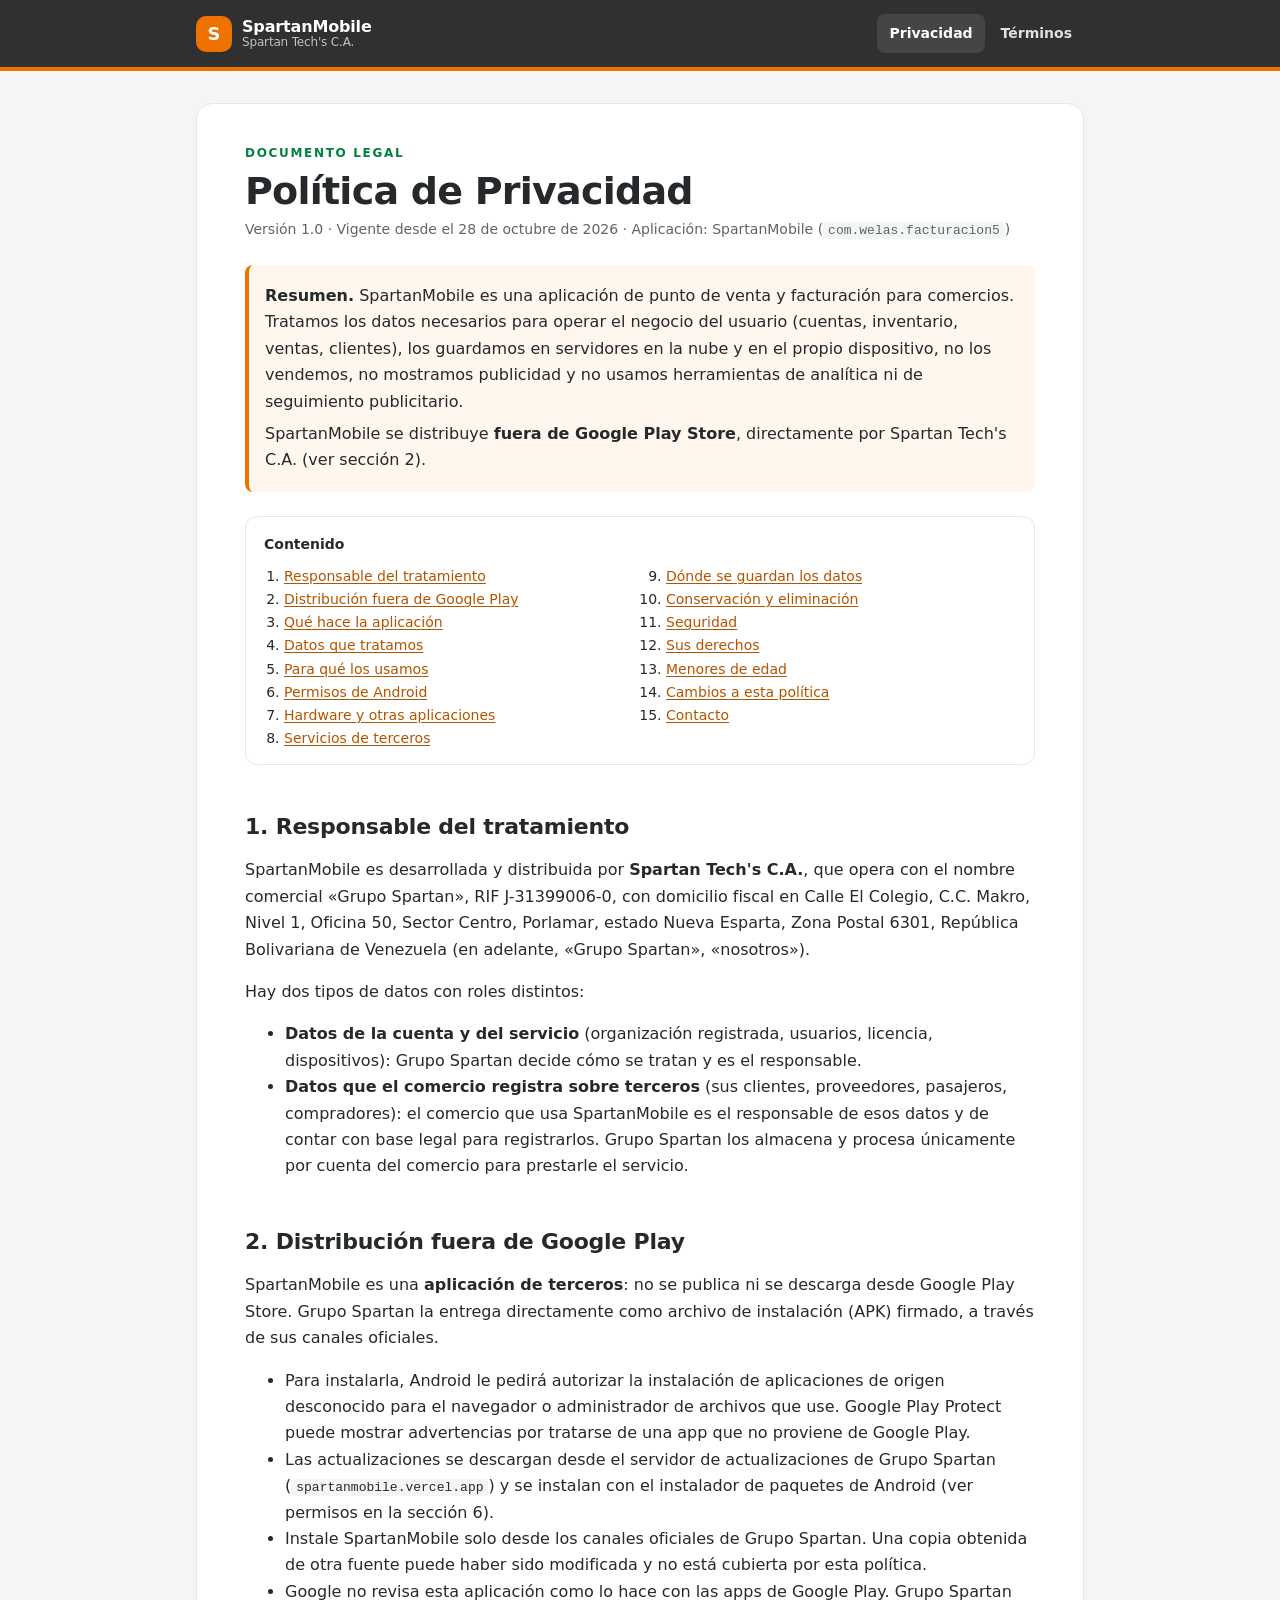
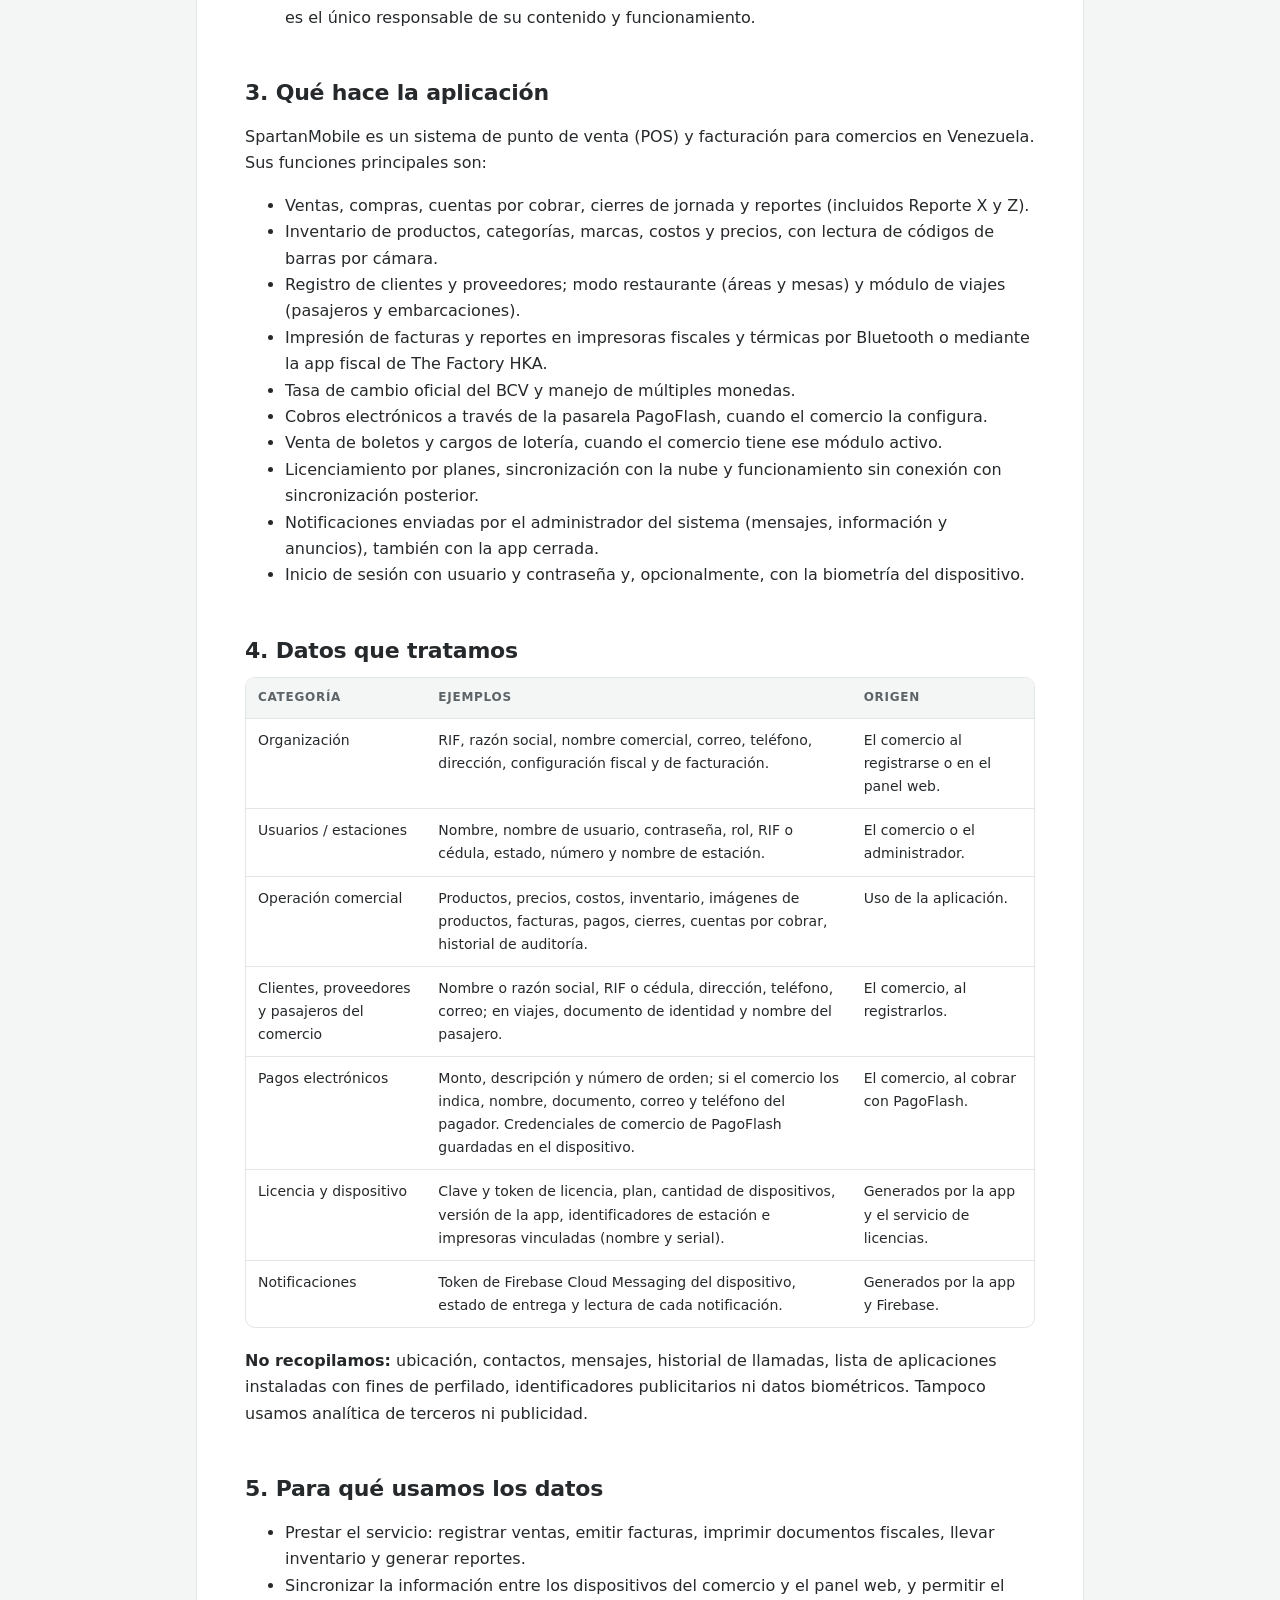
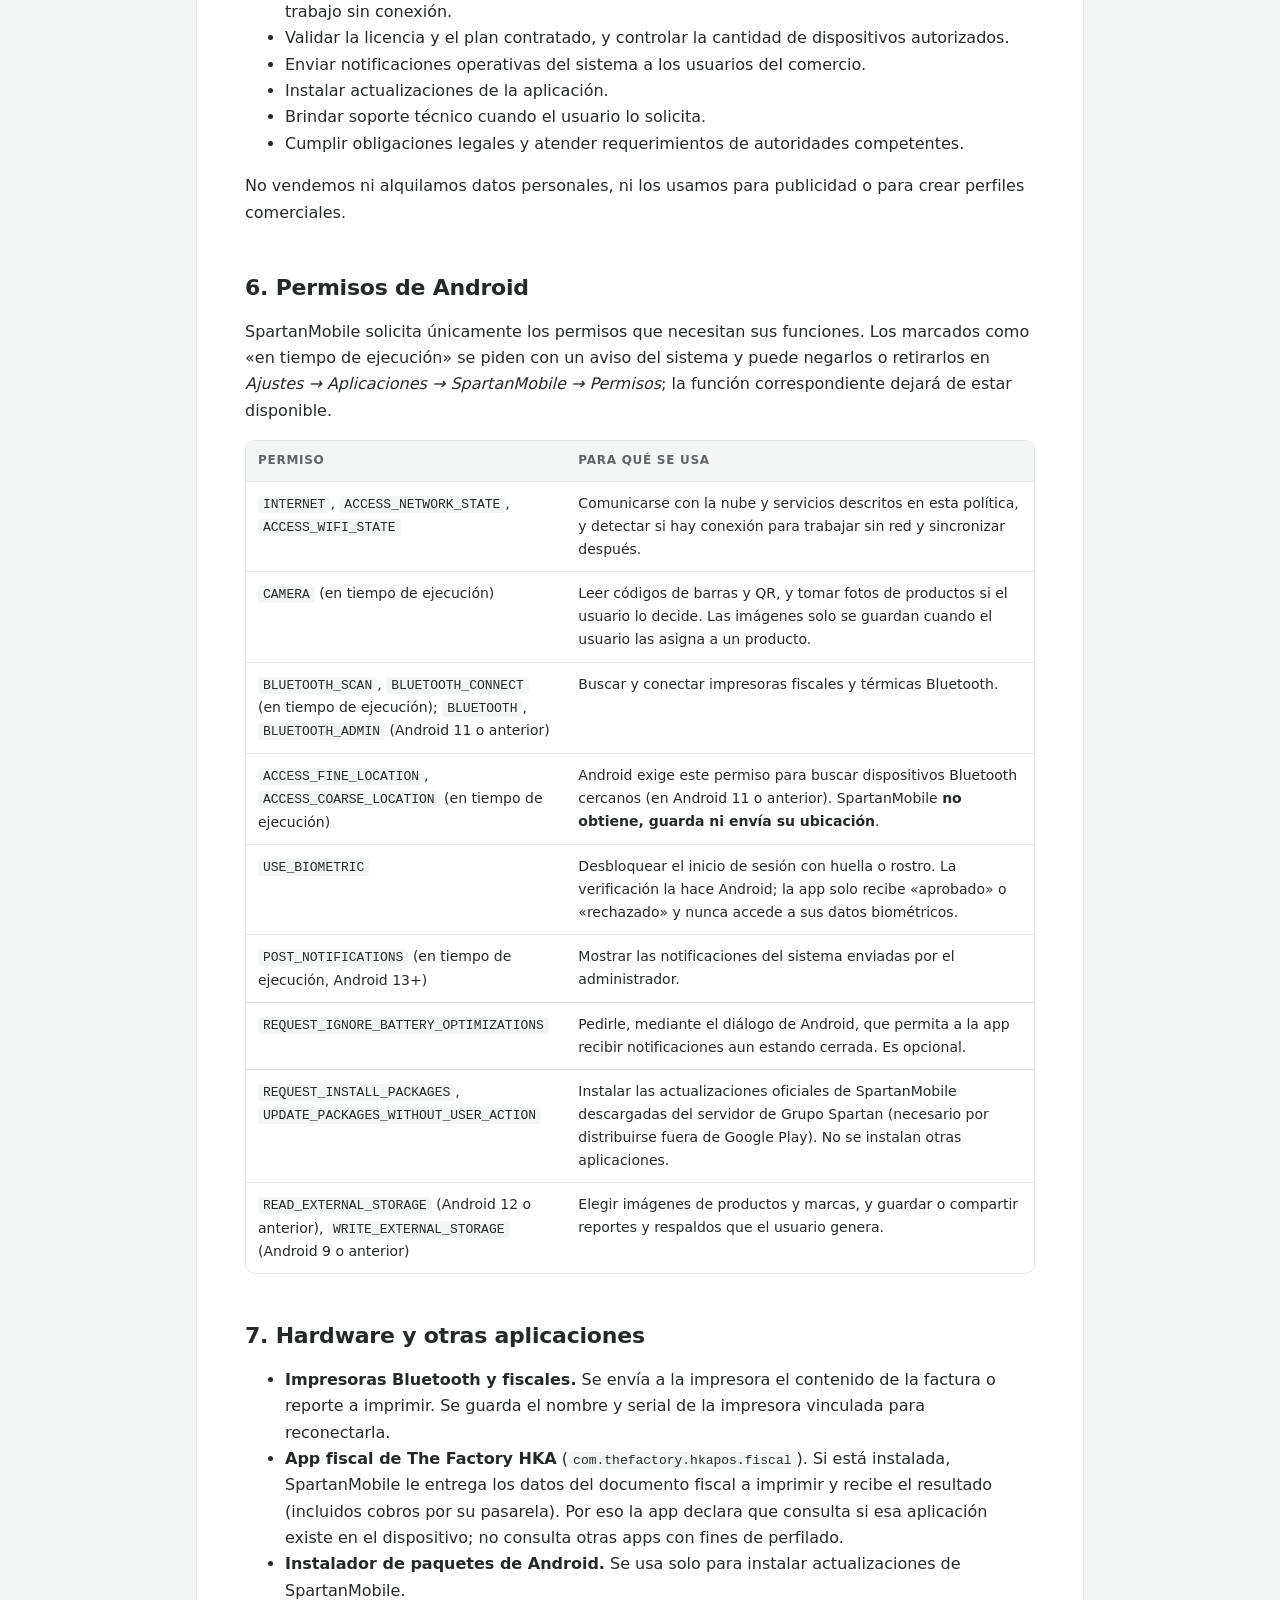
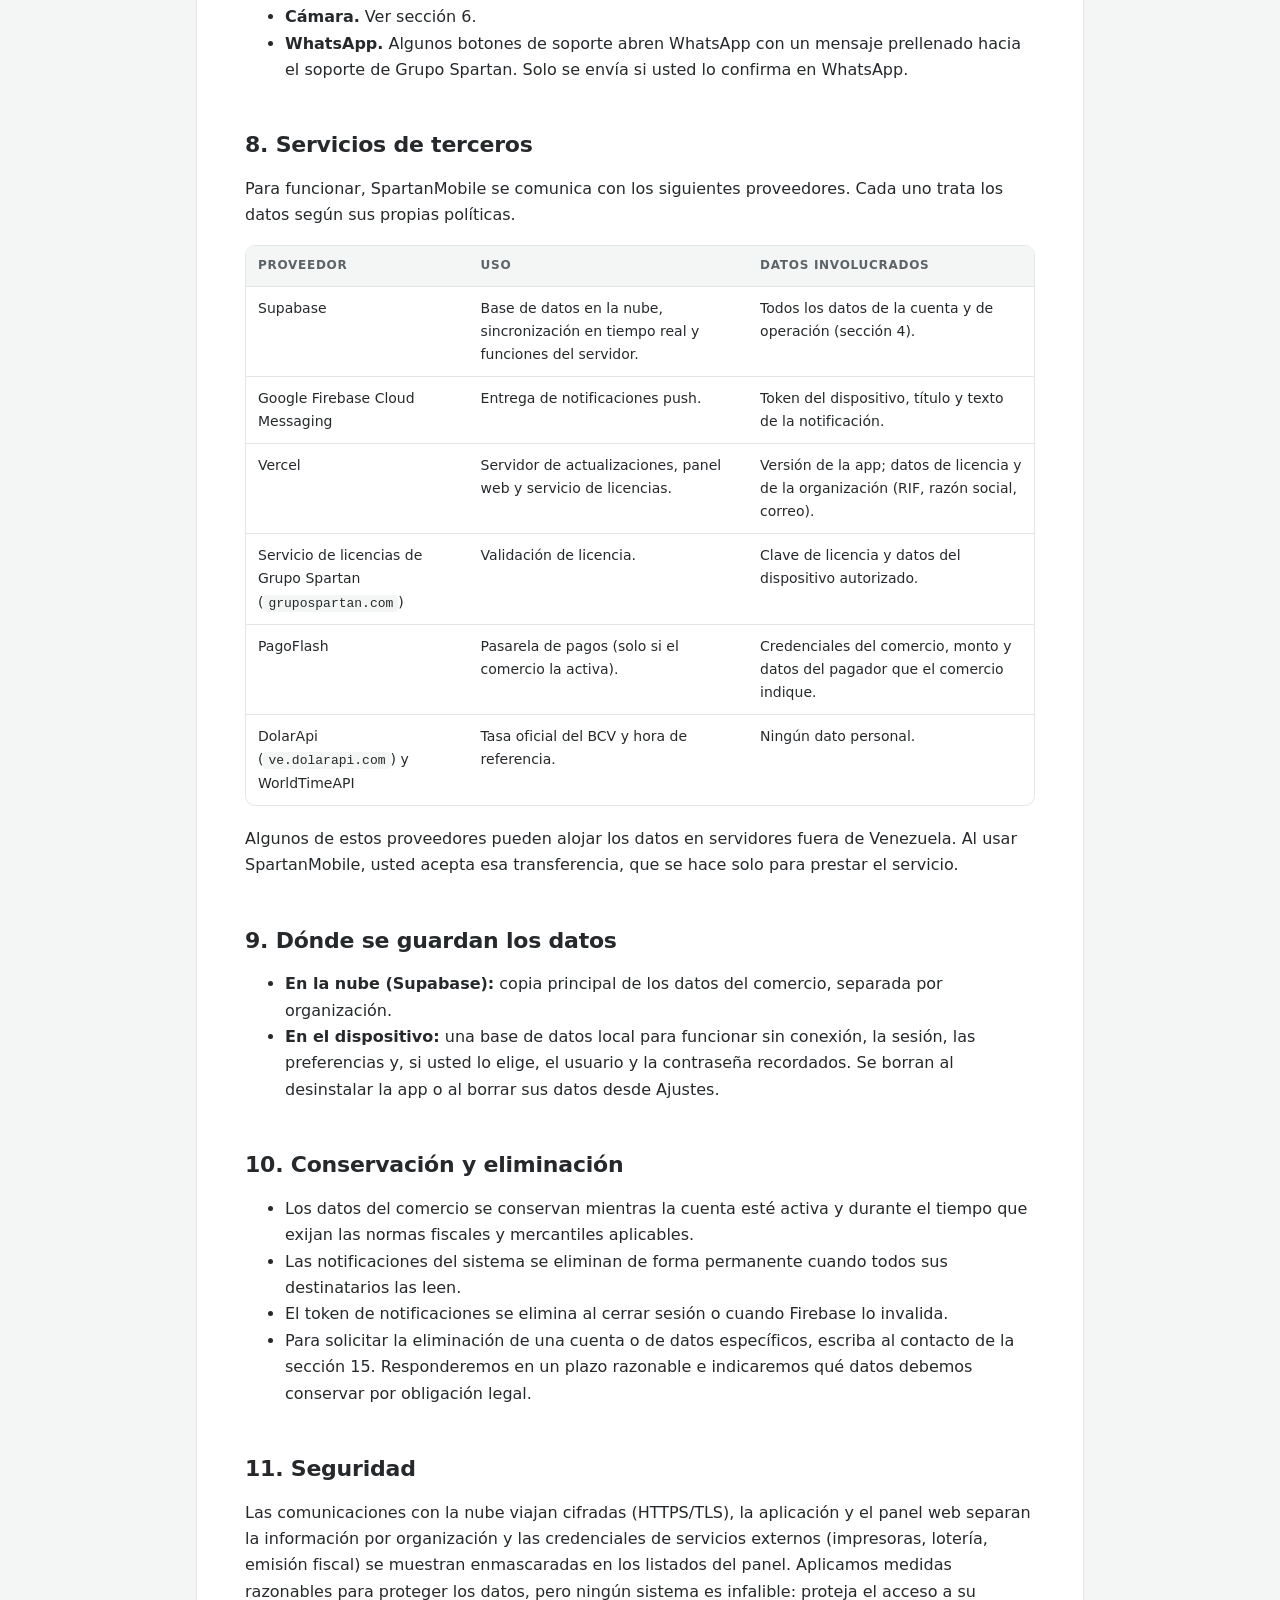
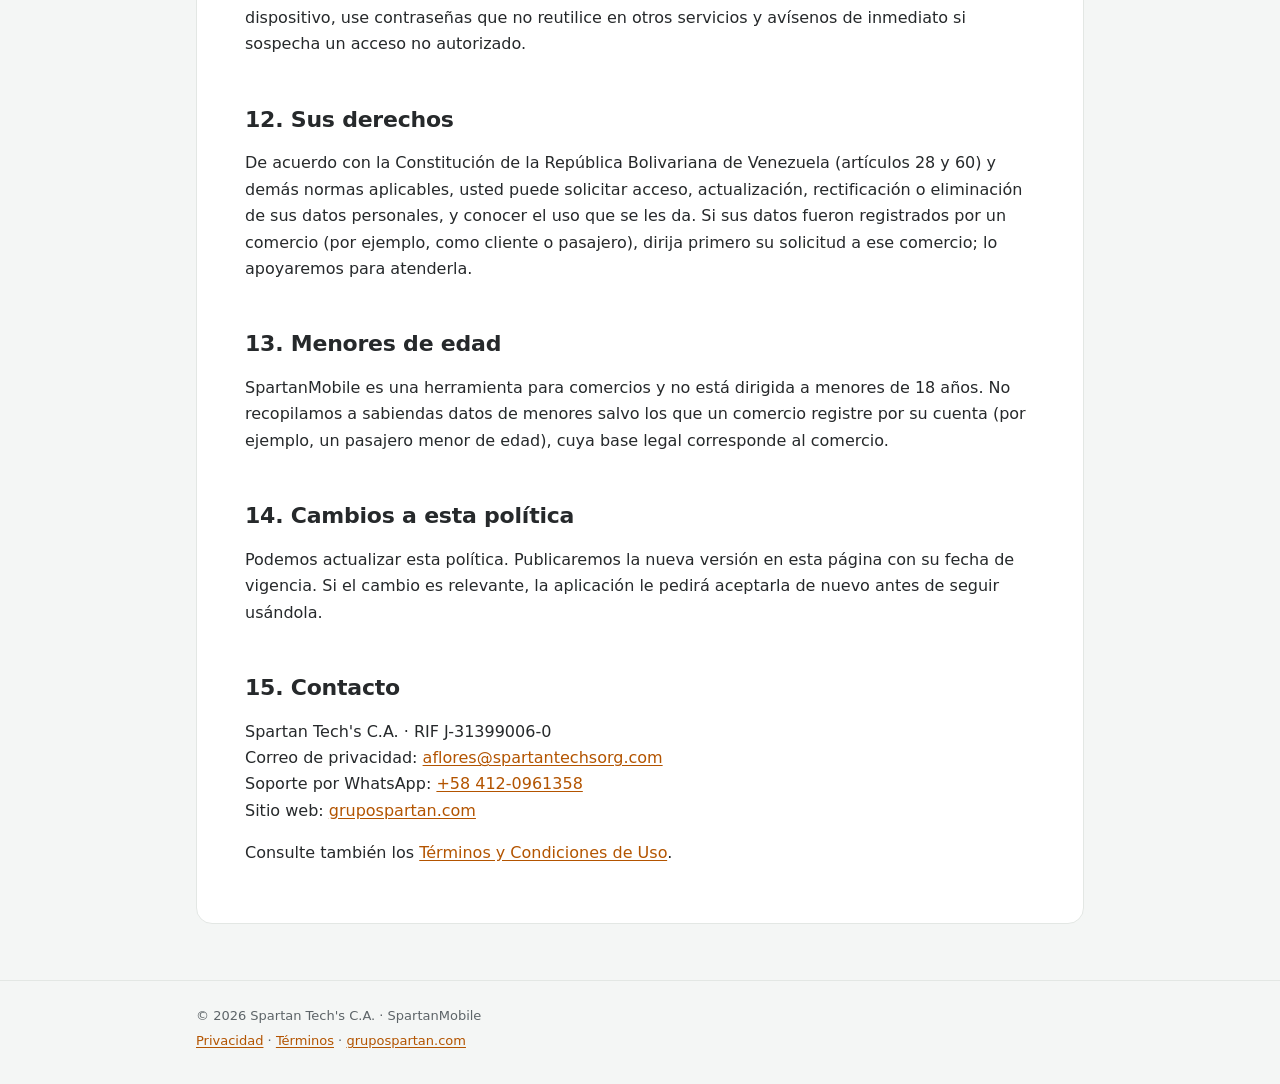
==== privacidad/index.html @ 977069ab "Sitio legal de SpartanMobile" ====
<!doctype html>
<html lang="es-VE">
<head>
  <meta charset="utf-8">
  <meta name="viewport" content="width=device-width, initial-scale=1">
  <title>Política de Privacidad · SpartanMobile</title>
  <meta name="description" content="Política de Privacidad de SpartanMobile, aplicación de punto de venta y facturación de Spartan Tech's C.A. distribuida fuera de Google Play: datos tratados, permisos de Android, hardware y servicios de terceros.">
  <meta name="author" content="Spartan Tech's C.A.">
  <meta name="robots" content="index, follow">
  <!-- Search Console: reemplazar con el código de verificación (ver README.md). -->
  <meta name="google-site-verification" content="REEMPLAZAR_CODIGO_SEARCH_CONSOLE">
  <link rel="canonical" href="https://legal.grupospartan.com/privacidad/">
  <link rel="alternate" hreflang="es" href="https://legal.grupospartan.com/privacidad/">
  <meta property="og:type" content="article">
  <meta property="og:site_name" content="SpartanMobile · Spartan Tech's C.A.">
  <meta property="og:title" content="Política de Privacidad · SpartanMobile">
  <meta property="og:description" content="Cómo Spartan Tech's C.A. trata los datos en SpartanMobile.">
  <meta property="og:url" content="https://legal.grupospartan.com/privacidad/">
  <meta property="og:locale" content="es_VE">
  <meta name="theme-color" content="#303030">
  <link rel="icon" href="../assets/favicon.svg" type="image/svg+xml">
  <link rel="stylesheet" href="../assets/legal.css">
  <script type="application/ld+json">
  {
    "@context": "https://schema.org",
    "@type": "WebPage",
    "@id": "https://legal.grupospartan.com/privacidad/#webpage",
    "url": "https://legal.grupospartan.com/privacidad/",
    "name": "Política de Privacidad de SpartanMobile",
    "inLanguage": "es-VE",
    "datePublished": "2026-10-28",
    "dateModified": "2026-10-28",
    "isPartOf": { "@id": "https://legal.grupospartan.com/#website" },
    "publisher": { "@id": "https://grupospartan.com/#organization" },
    "about": { "@id": "https://legal.grupospartan.com/#app" }
  }
  </script>
</head>
<body>
  <a class="skip" href="#contenido">Saltar al contenido</a>
  <header class="site-header">
    <div class="wrap">
      <a class="brand" href="../">
        <span class="brand-mark" aria-hidden="true">S</span>
        <span class="brand-name">SpartanMobile<small>Spartan Tech's C.A.</small></span>
      </a>
      <nav class="site-nav" aria-label="Documentos legales">
        <a href="../privacidad/" aria-current="page">Privacidad</a>
        <a href="../terminos/">Términos</a>
      </nav>
    </div>
  </header>

  <main id="contenido">
    <div class="wrap">
      <article class="doc">
        <p class="eyebrow">Documento legal</p>
        <h1>Política de Privacidad</h1>
        <p class="meta">Versión 1.0 · Vigente desde el 28 de octubre de 2026 · Aplicación: SpartanMobile (<code>com.welas.facturacion5</code>)</p>

        <div class="note">
          <p><strong>Resumen.</strong> SpartanMobile es una aplicación de punto de venta y facturación para comercios. Tratamos los datos necesarios para operar el negocio del usuario (cuentas, inventario, ventas, clientes), los guardamos en servidores en la nube y en el propio dispositivo, no los vendemos, no mostramos publicidad y no usamos herramientas de analítica ni de seguimiento publicitario.</p>
          <p>SpartanMobile se distribuye <strong>fuera de Google Play Store</strong>, directamente por Spartan Tech's C.A. (ver sección&nbsp;2).</p>
        </div>

        <nav class="toc" aria-label="Contenido">
          <strong>Contenido</strong>
          <ol>
            <li><a href="#responsable">Responsable del tratamiento</a></li>
            <li><a href="#distribucion">Distribución fuera de Google Play</a></li>
            <li><a href="#funciones">Qué hace la aplicación</a></li>
            <li><a href="#datos">Datos que tratamos</a></li>
            <li><a href="#finalidades">Para qué los usamos</a></li>
            <li><a href="#permisos">Permisos de Android</a></li>
            <li><a href="#hardware">Hardware y otras aplicaciones</a></li>
            <li><a href="#terceros">Servicios de terceros</a></li>
            <li><a href="#almacenamiento">Dónde se guardan los datos</a></li>
            <li><a href="#conservacion">Conservación y eliminación</a></li>
            <li><a href="#seguridad">Seguridad</a></li>
            <li><a href="#derechos">Sus derechos</a></li>
            <li><a href="#menores">Menores de edad</a></li>
            <li><a href="#cambios">Cambios a esta política</a></li>
            <li><a href="#contacto">Contacto</a></li>
          </ol>
        </nav>

        <h2 id="responsable">1. Responsable del tratamiento</h2>
        <p>SpartanMobile es desarrollada y distribuida por <strong>Spartan Tech's C.A.</strong>, que opera con el nombre comercial «Grupo Spartan», RIF J-31399006-0, con domicilio fiscal en Calle El Colegio, C.C. Makro, Nivel 1, Oficina 50, Sector Centro, Porlamar, estado Nueva Esparta, Zona Postal 6301, República Bolivariana de Venezuela (en adelante, «Grupo Spartan», «nosotros»).</p>
        <p>Hay dos tipos de datos con roles distintos:</p>
        <ul>
          <li><strong>Datos de la cuenta y del servicio</strong> (organización registrada, usuarios, licencia, dispositivos): Grupo Spartan decide cómo se tratan y es el responsable.</li>
          <li><strong>Datos que el comercio registra sobre terceros</strong> (sus clientes, proveedores, pasajeros, compradores): el comercio que usa SpartanMobile es el responsable de esos datos y de contar con base legal para registrarlos. Grupo Spartan los almacena y procesa únicamente por cuenta del comercio para prestarle el servicio.</li>
        </ul>

        <h2 id="distribucion">2. Distribución fuera de Google Play</h2>
        <p>SpartanMobile es una <strong>aplicación de terceros</strong>: no se publica ni se descarga desde Google Play Store. Grupo Spartan la entrega directamente como archivo de instalación (APK) firmado, a través de sus canales oficiales.</p>
        <ul>
          <li>Para instalarla, Android le pedirá autorizar la instalación de aplicaciones de origen desconocido para el navegador o administrador de archivos que use. Google Play Protect puede mostrar advertencias por tratarse de una app que no proviene de Google Play.</li>
          <li>Las actualizaciones se descargan desde el servidor de actualizaciones de Grupo Spartan (<code>spartanmobile.vercel.app</code>) y se instalan con el instalador de paquetes de Android (ver permisos en la sección&nbsp;6).</li>
          <li>Instale SpartanMobile solo desde los canales oficiales de Grupo Spartan. Una copia obtenida de otra fuente puede haber sido modificada y no está cubierta por esta política.</li>
          <li>Google no revisa esta aplicación como lo hace con las apps de Google Play. Grupo Spartan es el único responsable de su contenido y funcionamiento.</li>
        </ul>

        <h2 id="funciones">3. Qué hace la aplicación</h2>
        <p>SpartanMobile es un sistema de punto de venta (POS) y facturación para comercios en Venezuela. Sus funciones principales son:</p>
        <ul>
          <li>Ventas, compras, cuentas por cobrar, cierres de jornada y reportes (incluidos Reporte X y Z).</li>
          <li>Inventario de productos, categorías, marcas, costos y precios, con lectura de códigos de barras por cámara.</li>
          <li>Registro de clientes y proveedores; modo restaurante (áreas y mesas) y módulo de viajes (pasajeros y embarcaciones).</li>
          <li>Impresión de facturas y reportes en impresoras fiscales y térmicas por Bluetooth o mediante la app fiscal de The Factory HKA.</li>
          <li>Tasa de cambio oficial del BCV y manejo de múltiples monedas.</li>
          <li>Cobros electrónicos a través de la pasarela PagoFlash, cuando el comercio la configura.</li>
          <li>Venta de boletos y cargos de lotería, cuando el comercio tiene ese módulo activo.</li>
          <li>Licenciamiento por planes, sincronización con la nube y funcionamiento sin conexión con sincronización posterior.</li>
          <li>Notificaciones enviadas por el administrador del sistema (mensajes, información y anuncios), también con la app cerrada.</li>
          <li>Inicio de sesión con usuario y contraseña y, opcionalmente, con la biometría del dispositivo.</li>
        </ul>

        <h2 id="datos">4. Datos que tratamos</h2>
        <div class="table-wrap">
          <table>
            <thead><tr><th>Categoría</th><th>Ejemplos</th><th>Origen</th></tr></thead>
            <tbody>
              <tr><td>Organización</td><td>RIF, razón social, nombre comercial, correo, teléfono, dirección, configuración fiscal y de facturación.</td><td>El comercio al registrarse o en el panel web.</td></tr>
              <tr><td>Usuarios / estaciones</td><td>Nombre, nombre de usuario, contraseña, rol, RIF o cédula, estado, número y nombre de estación.</td><td>El comercio o el administrador.</td></tr>
              <tr><td>Operación comercial</td><td>Productos, precios, costos, inventario, imágenes de productos, facturas, pagos, cierres, cuentas por cobrar, historial de auditoría.</td><td>Uso de la aplicación.</td></tr>
              <tr><td>Clientes, proveedores y pasajeros del comercio</td><td>Nombre o razón social, RIF o cédula, dirección, teléfono, correo; en viajes, documento de identidad y nombre del pasajero.</td><td>El comercio, al registrarlos.</td></tr>
              <tr><td>Pagos electrónicos</td><td>Monto, descripción y número de orden; si el comercio los indica, nombre, documento, correo y teléfono del pagador. Credenciales de comercio de PagoFlash guardadas en el dispositivo.</td><td>El comercio, al cobrar con PagoFlash.</td></tr>
              <tr><td>Licencia y dispositivo</td><td>Clave y token de licencia, plan, cantidad de dispositivos, versión de la app, identificadores de estación e impresoras vinculadas (nombre y serial).</td><td>Generados por la app y el servicio de licencias.</td></tr>
              <tr><td>Notificaciones</td><td>Token de Firebase Cloud Messaging del dispositivo, estado de entrega y lectura de cada notificación.</td><td>Generados por la app y Firebase.</td></tr>
            </tbody>
          </table>
        </div>
        <p><strong>No recopilamos:</strong> ubicación, contactos, mensajes, historial de llamadas, lista de aplicaciones instaladas con fines de perfilado, identificadores publicitarios ni datos biométricos. Tampoco usamos analítica de terceros ni publicidad.</p>

        <h2 id="finalidades">5. Para qué usamos los datos</h2>
        <ul>
          <li>Prestar el servicio: registrar ventas, emitir facturas, imprimir documentos fiscales, llevar inventario y generar reportes.</li>
          <li>Sincronizar la información entre los dispositivos del comercio y el panel web, y permitir el trabajo sin conexión.</li>
          <li>Validar la licencia y el plan contratado, y controlar la cantidad de dispositivos autorizados.</li>
          <li>Enviar notificaciones operativas del sistema a los usuarios del comercio.</li>
          <li>Instalar actualizaciones de la aplicación.</li>
          <li>Brindar soporte técnico cuando el usuario lo solicita.</li>
          <li>Cumplir obligaciones legales y atender requerimientos de autoridades competentes.</li>
        </ul>
        <p>No vendemos ni alquilamos datos personales, ni los usamos para publicidad o para crear perfiles comerciales.</p>

        <h2 id="permisos">6. Permisos de Android</h2>
        <p>SpartanMobile solicita únicamente los permisos que necesitan sus funciones. Los marcados como «en tiempo de ejecución» se piden con un aviso del sistema y puede negarlos o retirarlos en <em>Ajustes → Aplicaciones → SpartanMobile → Permisos</em>; la función correspondiente dejará de estar disponible.</p>
        <div class="table-wrap">
          <table>
            <thead><tr><th>Permiso</th><th>Para qué se usa</th></tr></thead>
            <tbody>
              <tr><td><code>INTERNET</code>, <code>ACCESS_NETWORK_STATE</code>, <code>ACCESS_WIFI_STATE</code></td><td>Comunicarse con la nube y servicios descritos en esta política, y detectar si hay conexión para trabajar sin red y sincronizar después.</td></tr>
              <tr><td><code>CAMERA</code> (en tiempo de ejecución)</td><td>Leer códigos de barras y QR, y tomar fotos de productos si el usuario lo decide. Las imágenes solo se guardan cuando el usuario las asigna a un producto.</td></tr>
              <tr><td><code>BLUETOOTH_SCAN</code>, <code>BLUETOOTH_CONNECT</code> (en tiempo de ejecución); <code>BLUETOOTH</code>, <code>BLUETOOTH_ADMIN</code> (Android 11 o anterior)</td><td>Buscar y conectar impresoras fiscales y térmicas Bluetooth.</td></tr>
              <tr><td><code>ACCESS_FINE_LOCATION</code>, <code>ACCESS_COARSE_LOCATION</code> (en tiempo de ejecución)</td><td>Android exige este permiso para buscar dispositivos Bluetooth cercanos (en Android 11 o anterior). SpartanMobile <strong>no obtiene, guarda ni envía su ubicación</strong>.</td></tr>
              <tr><td><code>USE_BIOMETRIC</code></td><td>Desbloquear el inicio de sesión con huella o rostro. La verificación la hace Android; la app solo recibe «aprobado» o «rechazado» y nunca accede a sus datos biométricos.</td></tr>
              <tr><td><code>POST_NOTIFICATIONS</code> (en tiempo de ejecución, Android 13+)</td><td>Mostrar las notificaciones del sistema enviadas por el administrador.</td></tr>
              <tr><td><code>REQUEST_IGNORE_BATTERY_OPTIMIZATIONS</code></td><td>Pedirle, mediante el diálogo de Android, que permita a la app recibir notificaciones aun estando cerrada. Es opcional.</td></tr>
              <tr><td><code>REQUEST_INSTALL_PACKAGES</code>, <code>UPDATE_PACKAGES_WITHOUT_USER_ACTION</code></td><td>Instalar las actualizaciones oficiales de SpartanMobile descargadas del servidor de Grupo Spartan (necesario por distribuirse fuera de Google Play). No se instalan otras aplicaciones.</td></tr>
              <tr><td><code>READ_EXTERNAL_STORAGE</code> (Android 12 o anterior), <code>WRITE_EXTERNAL_STORAGE</code> (Android 9 o anterior)</td><td>Elegir imágenes de productos y marcas, y guardar o compartir reportes y respaldos que el usuario genera.</td></tr>
            </tbody>
          </table>
        </div>

        <h2 id="hardware">7. Hardware y otras aplicaciones</h2>
        <ul>
          <li><strong>Impresoras Bluetooth y fiscales.</strong> Se envía a la impresora el contenido de la factura o reporte a imprimir. Se guarda el nombre y serial de la impresora vinculada para reconectarla.</li>
          <li><strong>App fiscal de The Factory HKA</strong> (<code>com.thefactory.hkapos.fiscal</code>). Si está instalada, SpartanMobile le entrega los datos del documento fiscal a imprimir y recibe el resultado (incluidos cobros por su pasarela). Por eso la app declara que consulta si esa aplicación existe en el dispositivo; no consulta otras apps con fines de perfilado.</li>
          <li><strong>Instalador de paquetes de Android.</strong> Se usa solo para instalar actualizaciones de SpartanMobile.</li>
          <li><strong>Cámara.</strong> Ver sección&nbsp;6.</li>
          <li><strong>WhatsApp.</strong> Algunos botones de soporte abren WhatsApp con un mensaje prellenado hacia el soporte de Grupo Spartan. Solo se envía si usted lo confirma en WhatsApp.</li>
        </ul>

        <h2 id="terceros">8. Servicios de terceros</h2>
        <p>Para funcionar, SpartanMobile se comunica con los siguientes proveedores. Cada uno trata los datos según sus propias políticas.</p>
        <div class="table-wrap">
          <table>
            <thead><tr><th>Proveedor</th><th>Uso</th><th>Datos involucrados</th></tr></thead>
            <tbody>
              <tr><td>Supabase</td><td>Base de datos en la nube, sincronización en tiempo real y funciones del servidor.</td><td>Todos los datos de la cuenta y de operación (sección&nbsp;4).</td></tr>
              <tr><td>Google Firebase Cloud Messaging</td><td>Entrega de notificaciones push.</td><td>Token del dispositivo, título y texto de la notificación.</td></tr>
              <tr><td>Vercel</td><td>Servidor de actualizaciones, panel web y servicio de licencias.</td><td>Versión de la app; datos de licencia y de la organización (RIF, razón social, correo).</td></tr>
              <tr><td>Servicio de licencias de Grupo Spartan (<code>grupospartan.com</code>)</td><td>Validación de licencia.</td><td>Clave de licencia y datos del dispositivo autorizado.</td></tr>
              <tr><td>PagoFlash</td><td>Pasarela de pagos (solo si el comercio la activa).</td><td>Credenciales del comercio, monto y datos del pagador que el comercio indique.</td></tr>
              <tr><td>DolarApi (<code>ve.dolarapi.com</code>) y WorldTimeAPI</td><td>Tasa oficial del BCV y hora de referencia.</td><td>Ningún dato personal.</td></tr>
            </tbody>
          </table>
        </div>
        <p>Algunos de estos proveedores pueden alojar los datos en servidores fuera de Venezuela. Al usar SpartanMobile, usted acepta esa transferencia, que se hace solo para prestar el servicio.</p>

        <h2 id="almacenamiento">9. Dónde se guardan los datos</h2>
        <ul>
          <li><strong>En la nube (Supabase):</strong> copia principal de los datos del comercio, separada por organización.</li>
          <li><strong>En el dispositivo:</strong> una base de datos local para funcionar sin conexión, la sesión, las preferencias y, si usted lo elige, el usuario y la contraseña recordados. Se borran al desinstalar la app o al borrar sus datos desde Ajustes.</li>
        </ul>

        <h2 id="conservacion">10. Conservación y eliminación</h2>
        <ul>
          <li>Los datos del comercio se conservan mientras la cuenta esté activa y durante el tiempo que exijan las normas fiscales y mercantiles aplicables.</li>
          <li>Las notificaciones del sistema se eliminan de forma permanente cuando todos sus destinatarios las leen.</li>
          <li>El token de notificaciones se elimina al cerrar sesión o cuando Firebase lo invalida.</li>
          <li>Para solicitar la eliminación de una cuenta o de datos específicos, escriba al contacto de la sección&nbsp;15. Responderemos en un plazo razonable e indicaremos qué datos debemos conservar por obligación legal.</li>
        </ul>

        <h2 id="seguridad">11. Seguridad</h2>
        <p>Las comunicaciones con la nube viajan cifradas (HTTPS/TLS), la aplicación y el panel web separan la información por organización y las credenciales de servicios externos (impresoras, lotería, emisión fiscal) se muestran enmascaradas en los listados del panel. Aplicamos medidas razonables para proteger los datos, pero ningún sistema es infalible: proteja el acceso a su dispositivo, use contraseñas que no reutilice en otros servicios y avísenos de inmediato si sospecha un acceso no autorizado.</p>

        <h2 id="derechos">12. Sus derechos</h2>
        <p>De acuerdo con la Constitución de la República Bolivariana de Venezuela (artículos 28 y 60) y demás normas aplicables, usted puede solicitar acceso, actualización, rectificación o eliminación de sus datos personales, y conocer el uso que se les da. Si sus datos fueron registrados por un comercio (por ejemplo, como cliente o pasajero), dirija primero su solicitud a ese comercio; lo apoyaremos para atenderla.</p>

        <h2 id="menores">13. Menores de edad</h2>
        <p>SpartanMobile es una herramienta para comercios y no está dirigida a menores de 18 años. No recopilamos a sabiendas datos de menores salvo los que un comercio registre por su cuenta (por ejemplo, un pasajero menor de edad), cuya base legal corresponde al comercio.</p>

        <h2 id="cambios">14. Cambios a esta política</h2>
        <p>Podemos actualizar esta política. Publicaremos la nueva versión en esta página con su fecha de vigencia. Si el cambio es relevante, la aplicación le pedirá aceptarla de nuevo antes de seguir usándola.</p>

        <h2 id="contacto">15. Contacto</h2>
        <p>Spartan Tech's C.A. · RIF J-31399006-0<br>
          Correo de privacidad: <a href="mailto:aflores@spartantechsorg.com">aflores@spartantechsorg.com</a><br>
          Soporte por WhatsApp: <a href="https://api.whatsapp.com/send?phone=584120961358">+58 412-0961358</a><br>
          Sitio web: <a href="https://grupospartan.com">grupospartan.com</a></p>
        <p>Consulte también los <a href="../terminos/">Términos y Condiciones de Uso</a>.</p>
      </article>
    </div>
  </main>

  <footer class="site-footer">
    <div class="wrap">
      <p>© 2026 Spartan Tech's C.A. · SpartanMobile</p>
      <p><a href="../privacidad/">Privacidad</a> · <a href="../terminos/">Términos</a> · <a href="https://grupospartan.com">grupospartan.com</a></p>
    </div>
  </footer>
</body>
</html>
---- assets/legal.css ----
/* SpartanMobile — documentos legales (Spartan Tech's C.A.). Sin dependencias externas. */

:root {
  --brand: #ef7100;
  --brand-ink: #b35400;
  --ink: #26292b;
  --muted: #5d6468;
  --line: #e3e7e4;
  --surface: #ffffff;
  --page: #f4f6f5;
  --accent: #008140;
  --note-bg: #fff6ee;
  --todo-bg: #fff3b0;
  --todo-ink: #6b5200;
  color-scheme: light dark;
}

@media (prefers-color-scheme: dark) {
  :root {
    --brand: #ff8a24;
    --brand-ink: #ffb066;
    --ink: #e8eae9;
    --muted: #a8afb2;
    --line: #2f3436;
    --surface: #1b1e1f;
    --page: #121415;
    --accent: #3cc47f;
    --note-bg: #2a2117;
    --todo-bg: #4a3d00;
    --todo-ink: #ffe27a;
  }
}

* { box-sizing: border-box; }

html { -webkit-text-size-adjust: 100%; scroll-behavior: smooth; }

body {
  margin: 0;
  background: var(--page);
  color: var(--ink);
  font: 16px/1.65 system-ui, -apple-system, "Segoe UI", Roboto, "Helvetica Neue", Arial, sans-serif;
}

a { color: var(--brand-ink); text-underline-offset: 2px; }
a:hover { color: var(--brand); }

.skip { position: absolute; left: -9999px; }
.skip:focus { left: 16px; top: 12px; background: var(--surface); padding: 8px 12px; border-radius: 8px; z-index: 10; }

/* ---------- Encabezado ---------- */

.site-header {
  background: #303030;
  color: #fff;
  border-bottom: 4px solid var(--brand);
}
.site-header .wrap {
  display: flex;
  align-items: center;
  justify-content: space-between;
  gap: 16px;
  flex-wrap: wrap;
  padding-top: 14px;
  padding-bottom: 14px;
}
.brand { display: flex; align-items: center; gap: 10px; color: #fff; text-decoration: none; }
.brand-mark {
  display: grid; place-items: center;
  width: 36px; height: 36px; border-radius: 10px;
  background: var(--brand); color: #fff; font-weight: 800; font-size: 18px;
}
.brand-name { font-weight: 700; letter-spacing: -0.01em; line-height: 1.1; }
.brand-name small { display: block; font-weight: 500; font-size: 12px; opacity: 0.7; }
.site-nav { display: flex; gap: 4px; flex-wrap: wrap; }
.site-nav a {
  color: #fff; text-decoration: none; font-size: 14px; font-weight: 600;
  padding: 8px 12px; border-radius: 8px; opacity: 0.85;
}
.site-nav a:hover, .site-nav a[aria-current="page"] { background: rgba(255, 255, 255, 0.1); opacity: 1; }

/* ---------- Contenido ---------- */

.wrap { max-width: 920px; margin: 0 auto; padding-left: 16px; padding-right: 16px; }

main { padding: 32px 0 56px; }

.doc {
  background: var(--surface);
  border: 1px solid var(--line);
  border-radius: 16px;
  padding: 28px 20px;
}
@media (min-width: 720px) { .doc { padding: 40px 48px; } }

.eyebrow {
  margin: 0;
  font-size: 12px; font-weight: 700; letter-spacing: 0.14em; text-transform: uppercase;
  color: var(--accent);
}
h1 { margin: 6px 0 4px; font-size: clamp(28px, 5vw, 38px); line-height: 1.15; letter-spacing: -0.02em; }
h2 {
  margin: 40px 0 10px; padding-top: 8px;
  font-size: 22px; line-height: 1.3; letter-spacing: -0.01em;
  scroll-margin-top: 16px;
}
h3 { margin: 24px 0 6px; font-size: 17px; }
p, li { color: var(--ink); }
.meta { color: var(--muted); font-size: 14px; margin: 0 0 24px; }

.note {
  background: var(--note-bg);
  border-left: 4px solid var(--brand);
  border-radius: 8px;
  padding: 12px 16px;
  margin: 20px 0;
}
.note p { margin: 6px 0; }

/* Marcadores de datos pendientes antes de publicar (resaltados en amarillo). */
mark.todo {
  background: var(--todo-bg); color: var(--todo-ink);
  padding: 0 4px; border-radius: 4px; font-weight: 700;
}

/* ---------- Índice ---------- */

.toc {
  border: 1px solid var(--line);
  border-radius: 12px;
  padding: 14px 18px;
  margin: 24px 0 8px;
}
.toc strong { font-size: 14px; }
.toc ol { margin: 8px 0 0; padding-left: 20px; columns: 1; }
@media (min-width: 720px) { .toc ol { columns: 2; column-gap: 32px; } }
.toc li { font-size: 14px; break-inside: avoid; }

/* ---------- Tablas ---------- */

.table-wrap { overflow-x: auto; margin: 12px 0 20px; border: 1px solid var(--line); border-radius: 10px; }
table { width: 100%; border-collapse: collapse; font-size: 14px; min-width: 560px; }
th, td { text-align: left; vertical-align: top; padding: 10px 12px; border-bottom: 1px solid var(--line); }
th { background: var(--page); font-size: 12px; text-transform: uppercase; letter-spacing: 0.06em; color: var(--muted); }
tr:last-child td { border-bottom: 0; }
code { font-size: 13px; background: var(--page); padding: 1px 5px; border-radius: 4px; overflow-wrap: anywhere; }

/* ---------- Portada ---------- */

.hero { padding: 8px 0 8px; }
.hero p.lead { font-size: 18px; color: var(--muted); max-width: 640px; }
.cards { display: grid; gap: 16px; grid-template-columns: 1fr; margin-top: 24px; }
@media (min-width: 720px) { .cards { grid-template-columns: 1fr 1fr; } }
.card {
  display: block; text-decoration: none; color: var(--ink);
  background: var(--surface); border: 1px solid var(--line); border-radius: 14px; padding: 20px;
}
.card:hover { border-color: var(--brand); }
.card h2 { margin: 0 0 6px; font-size: 19px; padding: 0; }
.card p { margin: 0; color: var(--muted); font-size: 15px; }

/* ---------- Pie ---------- */

.site-footer { border-top: 1px solid var(--line); padding: 20px 0 32px; color: var(--muted); font-size: 13px; }
.site-footer p { margin: 4px 0; color: var(--muted); }

@media print {
  .site-header, .site-footer, .toc, .skip { display: none; }
  body { background: #fff; color: #000; }
  .doc { border: 0; padding: 0; }
  a { color: #000; }
}
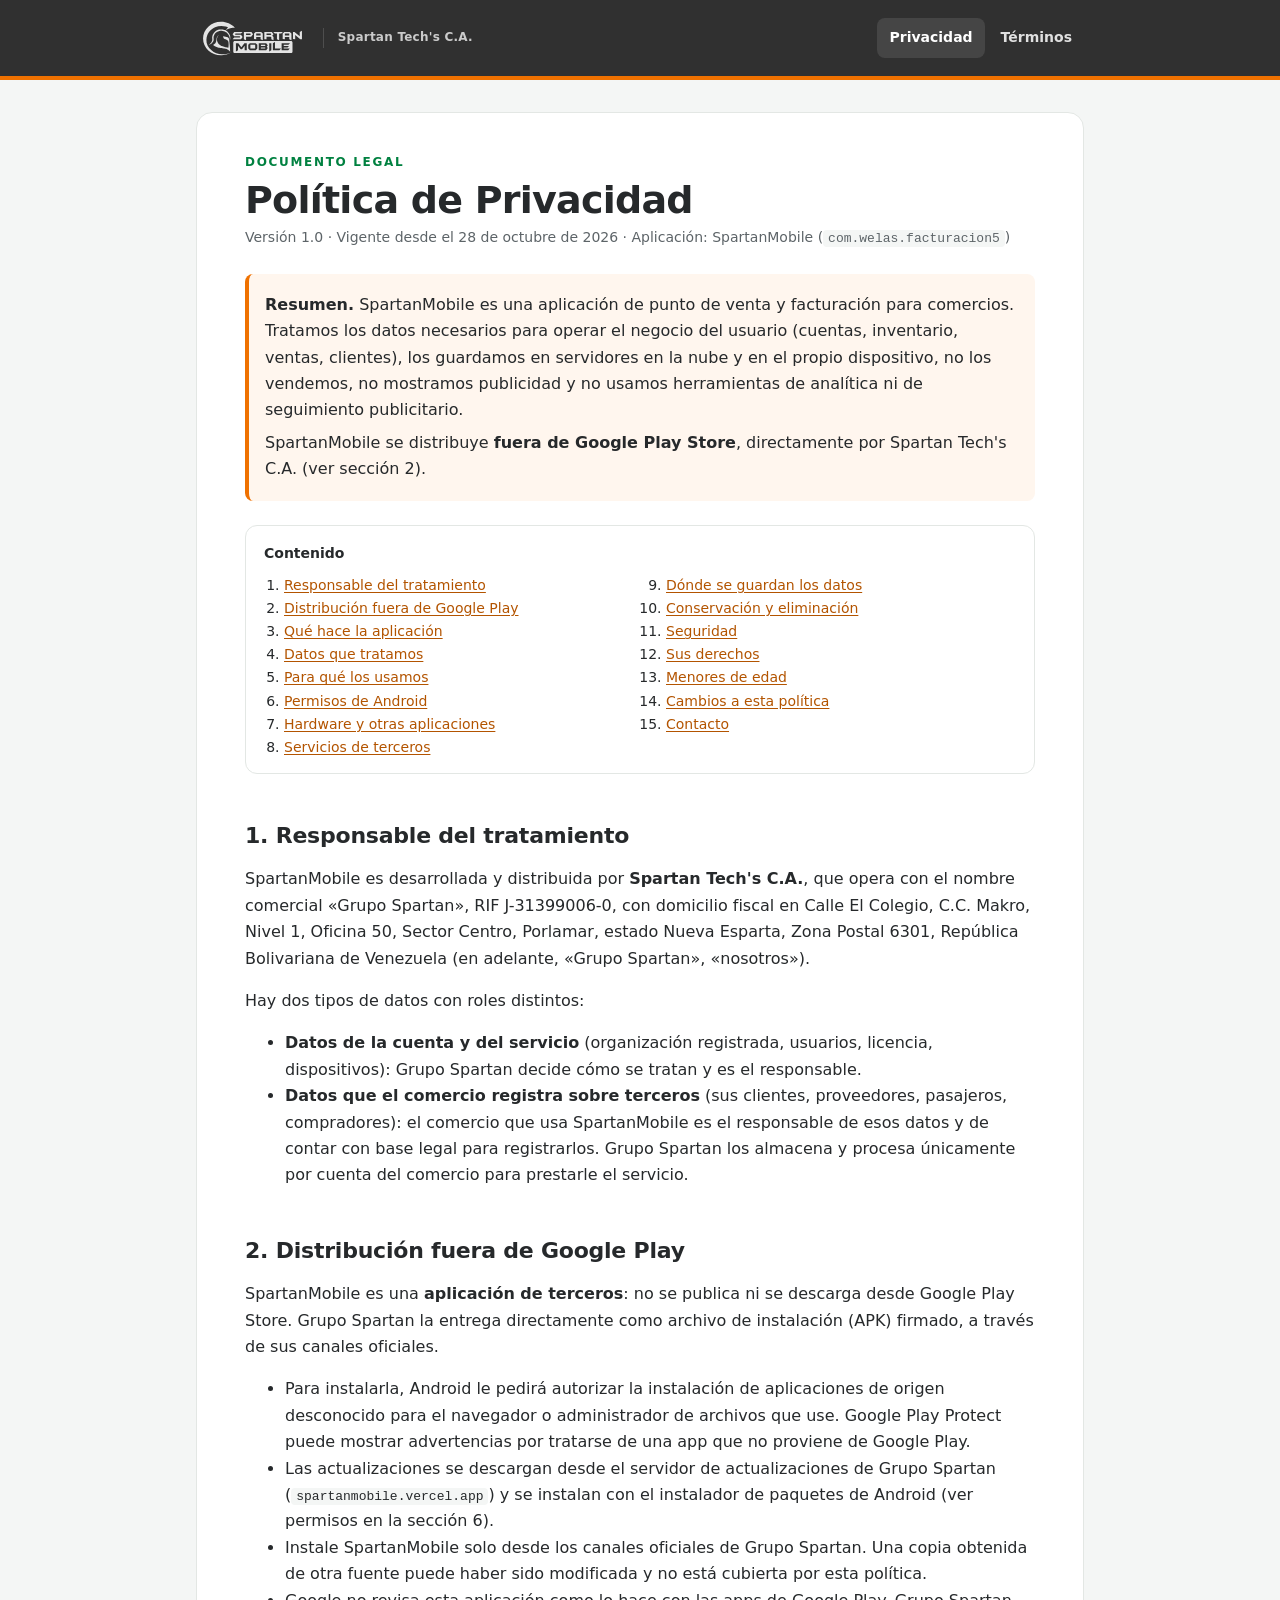
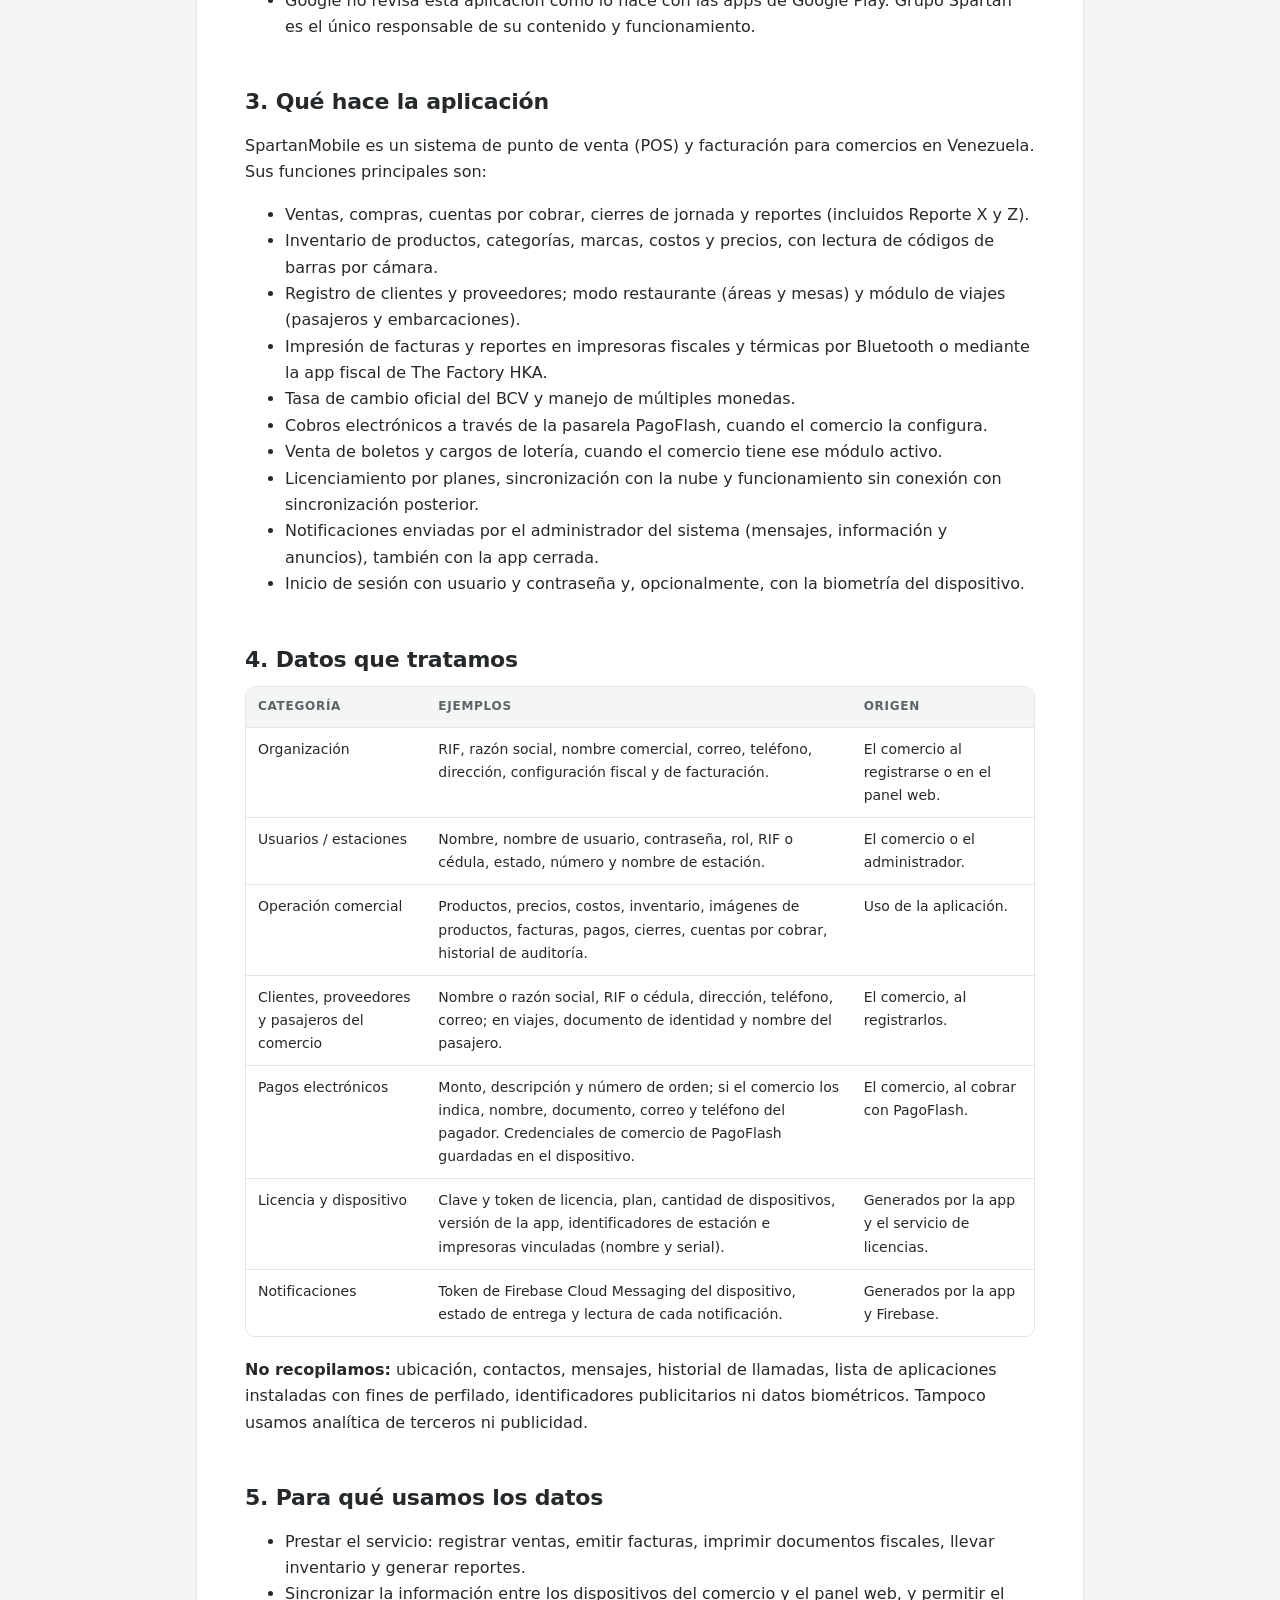
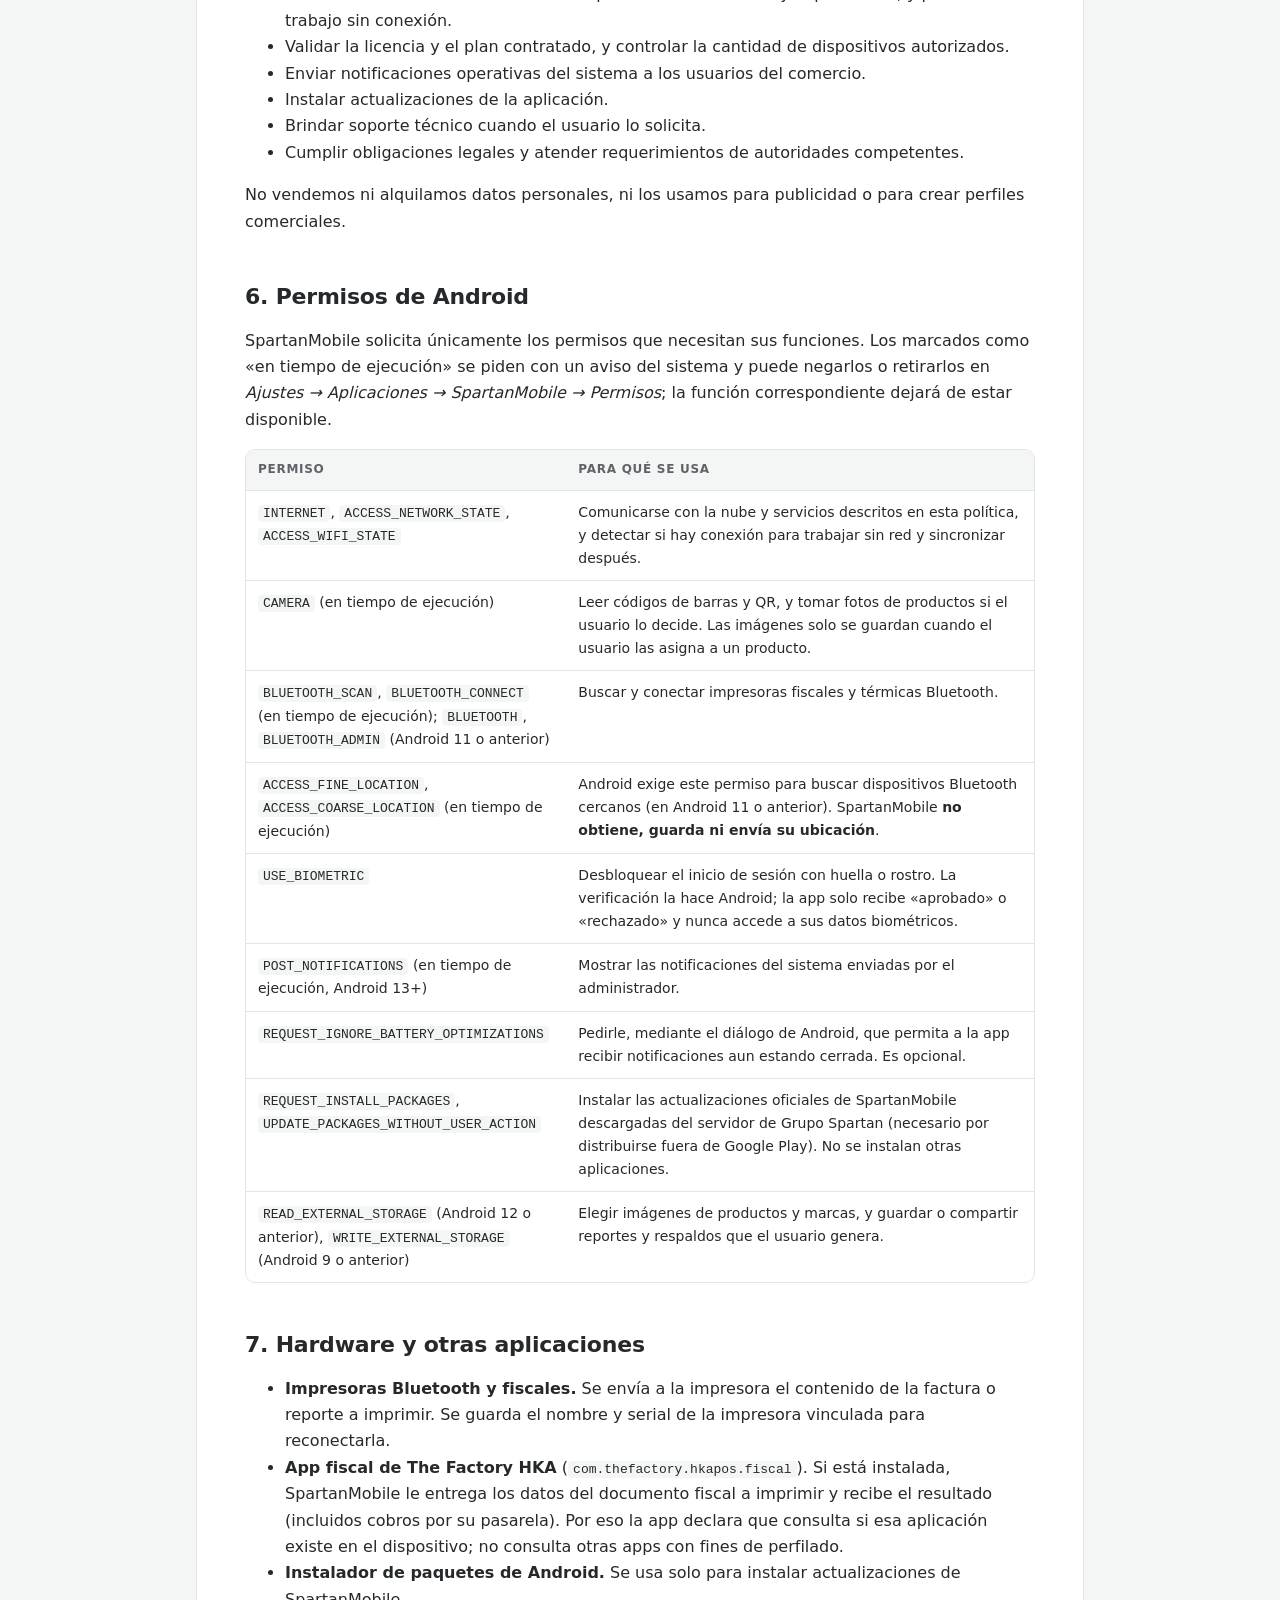
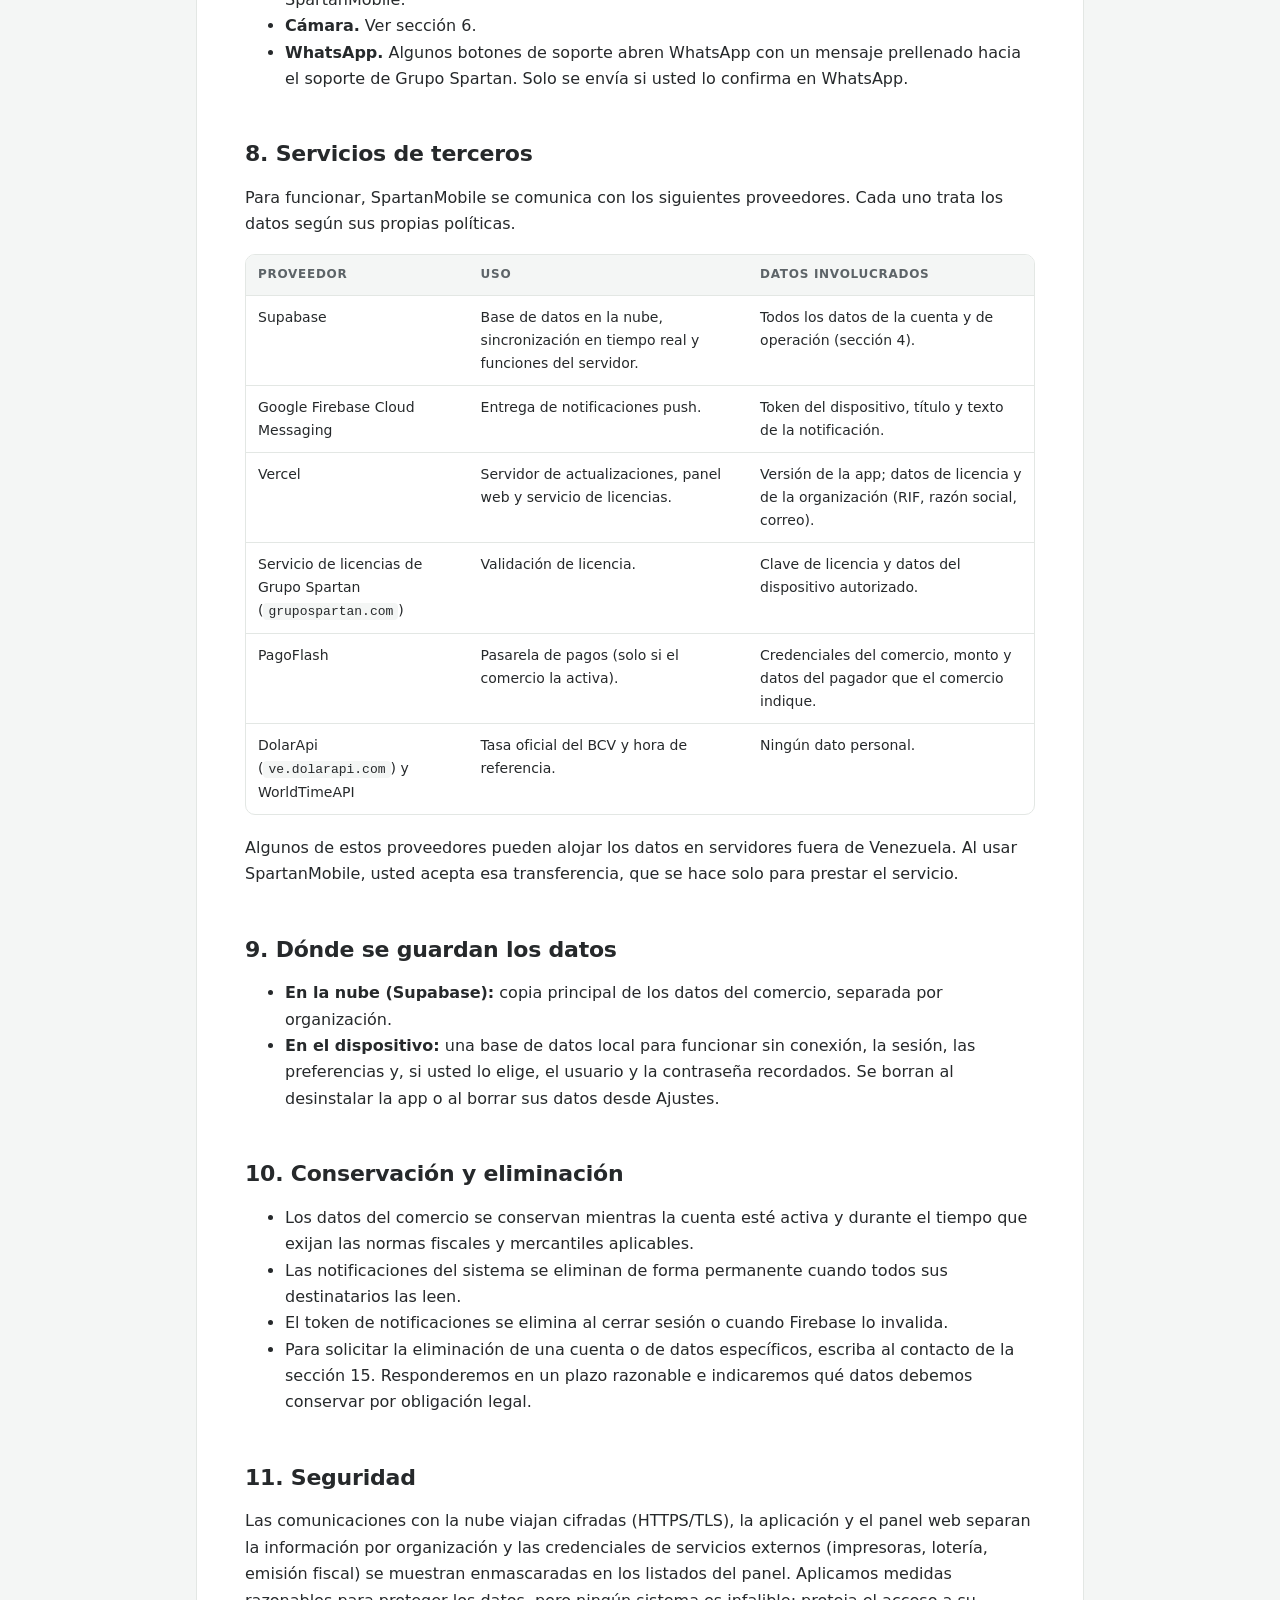
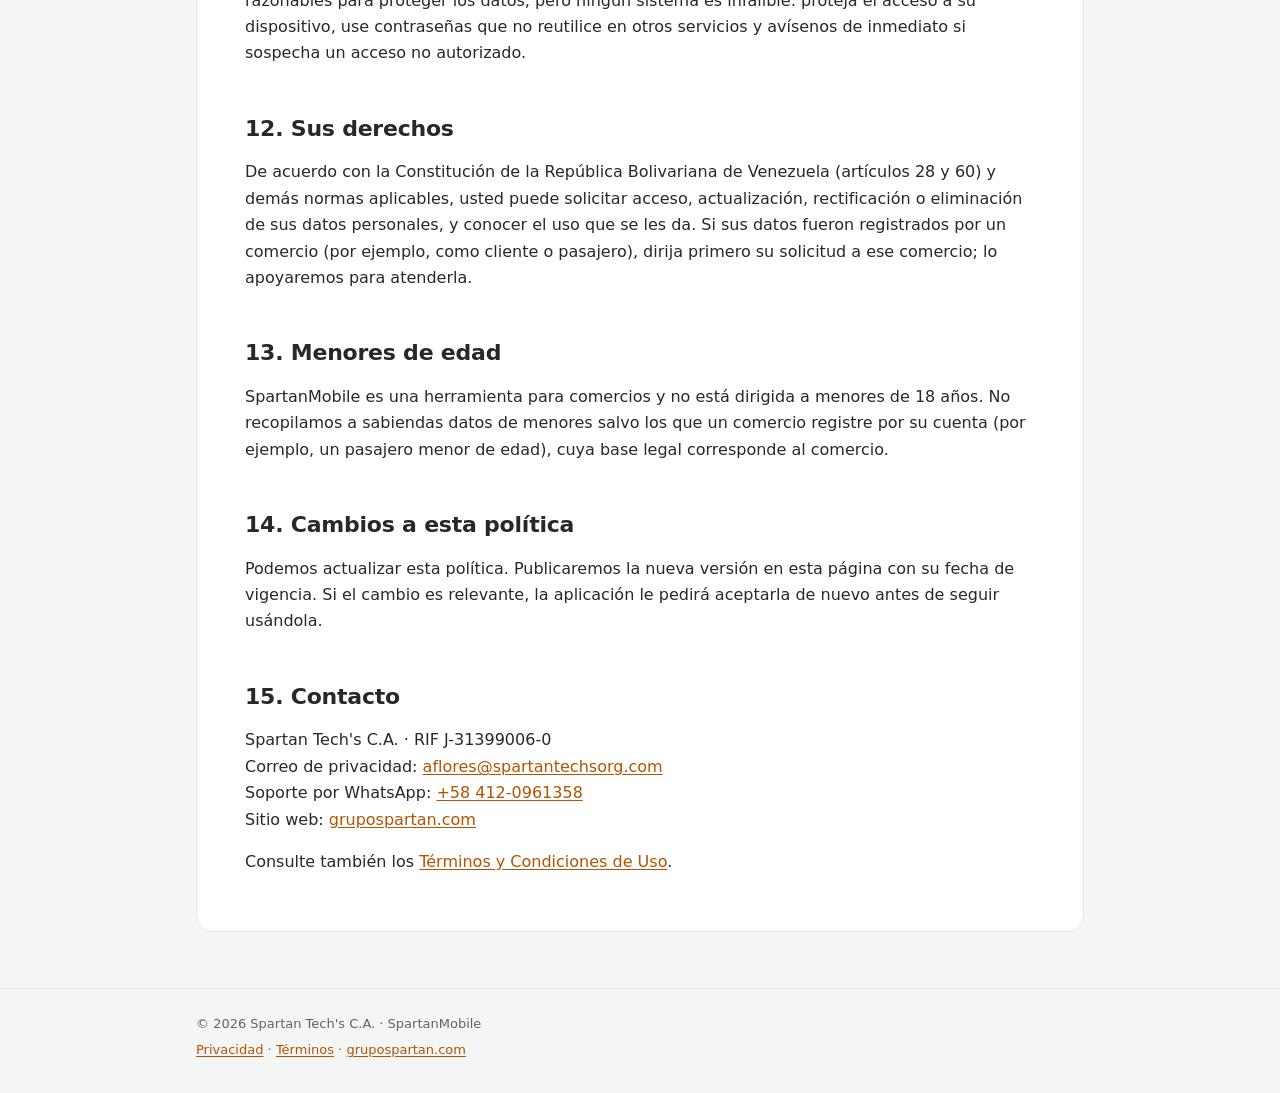
==== commit bb67b686: "Logo de la app SpartanMobile en el encabezado y favicon - Logotipo spartanmobile_70 de la app export" ====
--- a/privacidad/index.html
+++ b/privacidad/index.html
@@ -7,32 +7,33 @@
   <meta name="description" content="Política de Privacidad de SpartanMobile, aplicación de punto de venta y facturación de Spartan Tech's C.A. distribuida fuera de Google Play: datos tratados, permisos de Android, hardware y servicios de terceros.">
   <meta name="author" content="Spartan Tech's C.A.">
   <meta name="robots" content="index, follow">
-  <!-- Search Console: reemplazar con el código de verificación (ver README.md). -->
-  <meta name="google-site-verification" content="REEMPLAZAR_CODIGO_SEARCH_CONSOLE">
-  <link rel="canonical" href="https://legal.grupospartan.com/privacidad/">
-  <link rel="alternate" hreflang="es" href="https://legal.grupospartan.com/privacidad/">
+  <!-- Search Console: propiedad de prefijo de URL https://lfs12.github.io/spartanmobile-legal/ (no quitar). -->
+  <meta name="google-site-verification" content="TYAZCS431OY6Gw_oHcs1dsJ2PpTy5i5AGQpRX1cJqv8">
+  <link rel="canonical" href="https://lfs12.github.io/spartanmobile-legal/privacidad/">
+  <link rel="alternate" hreflang="es" href="https://lfs12.github.io/spartanmobile-legal/privacidad/">
   <meta property="og:type" content="article">
   <meta property="og:site_name" content="SpartanMobile · Spartan Tech's C.A.">
   <meta property="og:title" content="Política de Privacidad · SpartanMobile">
   <meta property="og:description" content="Cómo Spartan Tech's C.A. trata los datos en SpartanMobile.">
-  <meta property="og:url" content="https://legal.grupospartan.com/privacidad/">
+  <meta property="og:url" content="https://lfs12.github.io/spartanmobile-legal/privacidad/">
   <meta property="og:locale" content="es_VE">
   <meta name="theme-color" content="#303030">
-  <link rel="icon" href="../assets/favicon.svg" type="image/svg+xml">
+  <link rel="icon" href="../assets/icon-32.png" type="image/png" sizes="32x32">
+  <link rel="apple-touch-icon" href="../assets/icon-192.png">
   <link rel="stylesheet" href="../assets/legal.css">
   <script type="application/ld+json">
   {
     "@context": "https://schema.org",
     "@type": "WebPage",
-    "@id": "https://legal.grupospartan.com/privacidad/#webpage",
-    "url": "https://legal.grupospartan.com/privacidad/",
+    "@id": "https://lfs12.github.io/spartanmobile-legal/privacidad/#webpage",
+    "url": "https://lfs12.github.io/spartanmobile-legal/privacidad/",
     "name": "Política de Privacidad de SpartanMobile",
     "inLanguage": "es-VE",
     "datePublished": "2026-10-28",
     "dateModified": "2026-10-28",
-    "isPartOf": { "@id": "https://legal.grupospartan.com/#website" },
+    "isPartOf": { "@id": "https://lfs12.github.io/spartanmobile-legal/#website" },
     "publisher": { "@id": "https://grupospartan.com/#organization" },
-    "about": { "@id": "https://legal.grupospartan.com/#app" }
+    "about": { "@id": "https://lfs12.github.io/spartanmobile-legal/#app" }
   }
   </script>
 </head>
@@ -41,8 +42,8 @@
   <header class="site-header">
     <div class="wrap">
       <a class="brand" href="../">
-        <span class="brand-mark" aria-hidden="true">S</span>
-        <span class="brand-name">SpartanMobile<small>Spartan Tech's C.A.</small></span>
+        <img class="brand-logo" src="../assets/spartanmobile-logo.svg" alt="SpartanMobile" width="113" height="48">
+        <span class="brand-owner">Spartan Tech's C.A.</span>
       </a>
       <nav class="site-nav" aria-label="Documentos legales">
         <a href="../privacidad/" aria-current="page">Privacidad</a>
--- a/assets/legal.css
+++ b/assets/legal.css
@@ -64,14 +64,17 @@
   padding-top: 14px;
   padding-bottom: 14px;
 }
-.brand { display: flex; align-items: center; gap: 10px; color: #fff; text-decoration: none; }
-.brand-mark {
-  display: grid; place-items: center;
-  width: 36px; height: 36px; border-radius: 10px;
-  background: var(--brand); color: #fff; font-weight: 800; font-size: 18px;
+.brand { display: flex; align-items: center; gap: 14px; color: #fff; text-decoration: none; }
+/* Logotipo de la app (drawable/spartanmobile_70): casco + «SPARTAN MOBILE» en #e4e4e4. */
+.brand-logo { display: block; height: 48px; width: auto; }
+.brand-owner {
+  padding-left: 14px; border-left: 1px solid rgba(255, 255, 255, 0.2);
+  font-size: 12px; font-weight: 600; letter-spacing: 0.02em; opacity: 0.75;
 }
-.brand-name { font-weight: 700; letter-spacing: -0.01em; line-height: 1.1; }
-.brand-name small { display: block; font-weight: 500; font-size: 12px; opacity: 0.7; }
+@media (max-width: 420px) {
+  .brand-logo { height: 40px; }
+  .brand-owner { display: none; }
+}
 .site-nav { display: flex; gap: 4px; flex-wrap: wrap; }
 .site-nav a {
   color: #fff; text-decoration: none; font-size: 14px; font-weight: 600;
